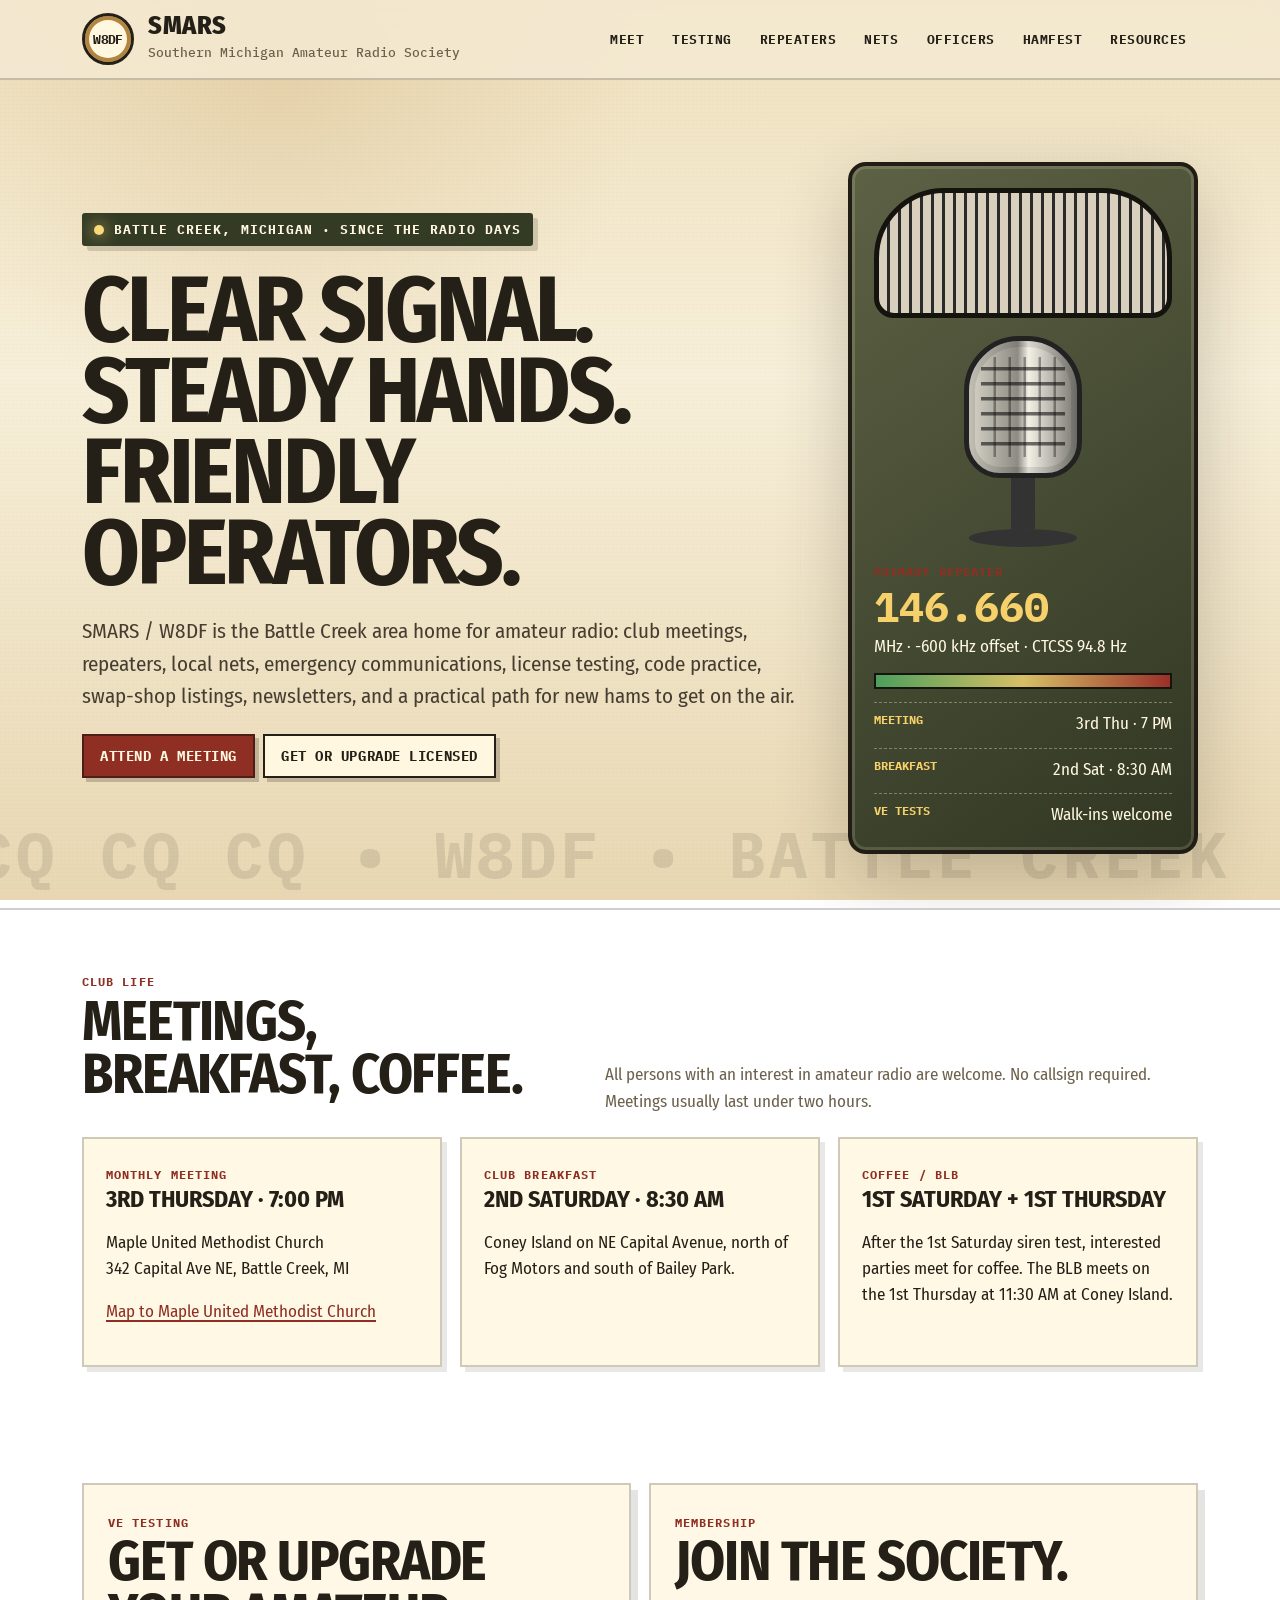
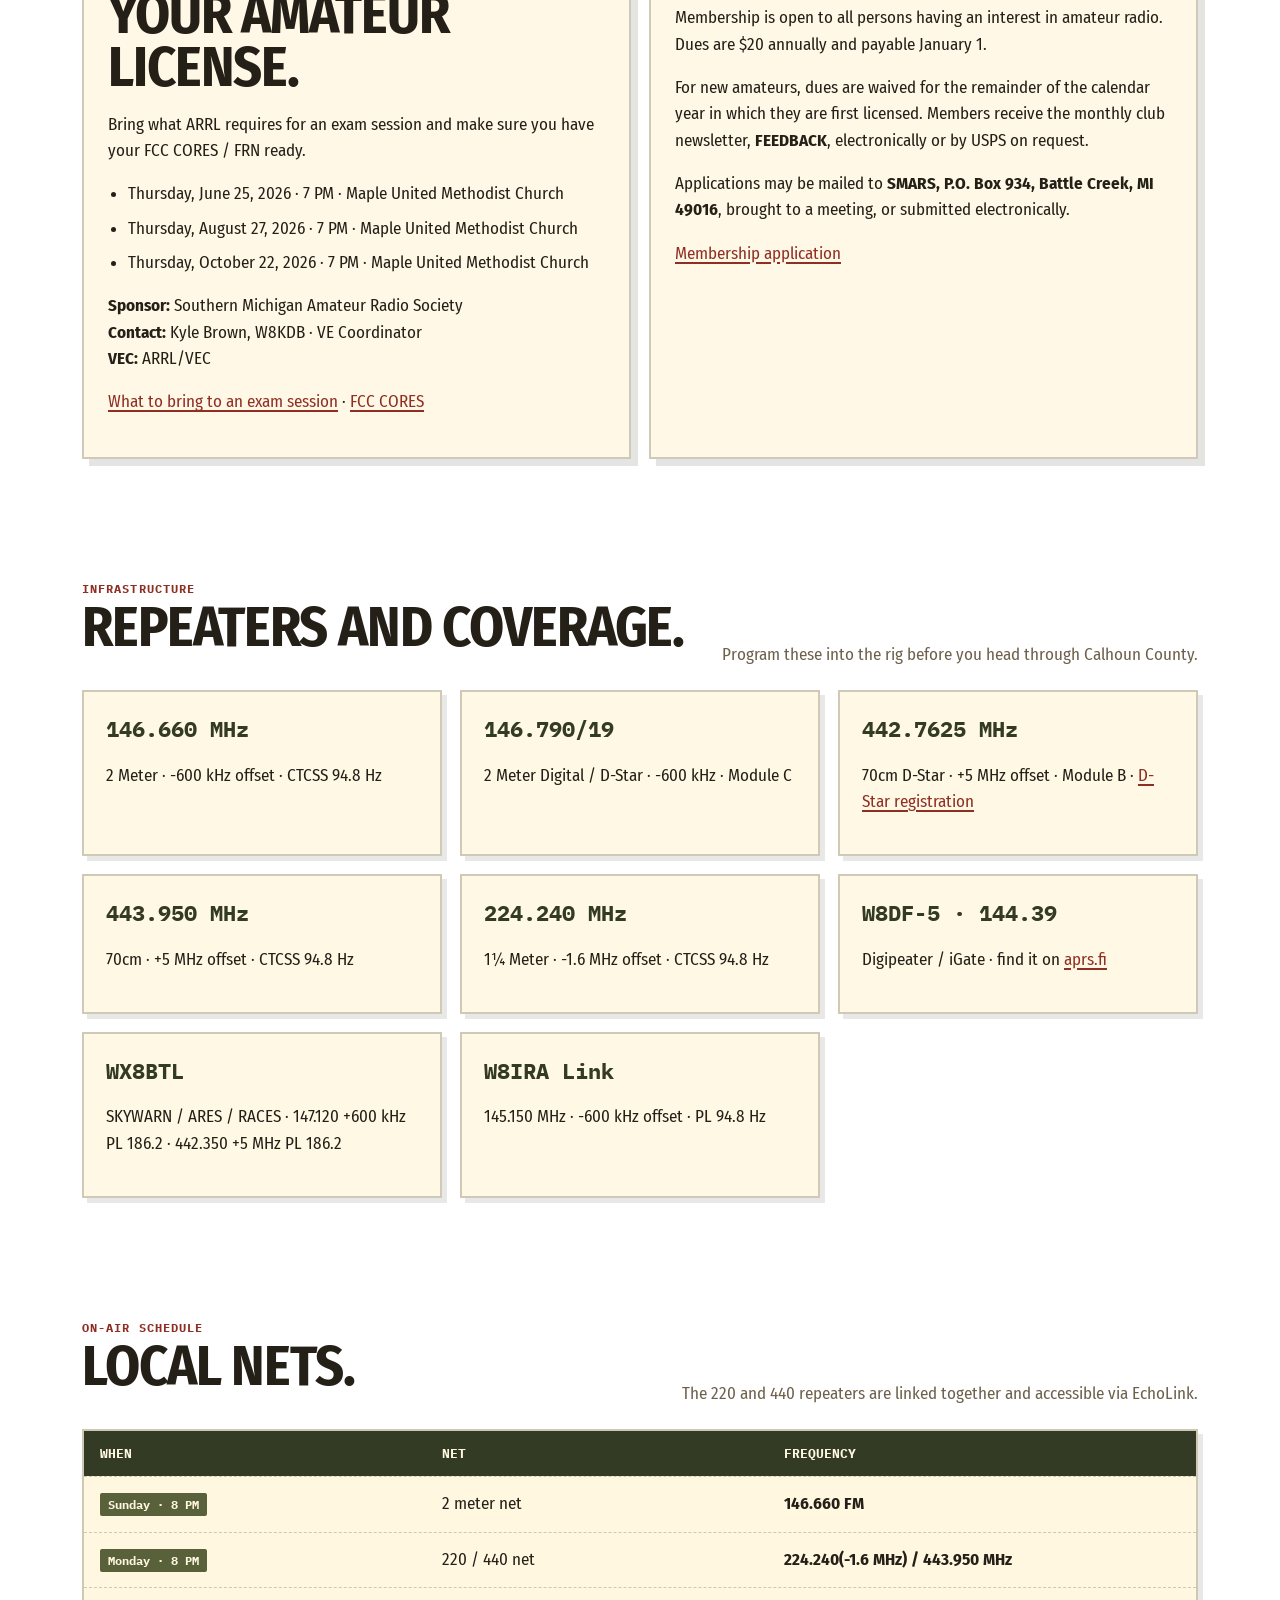
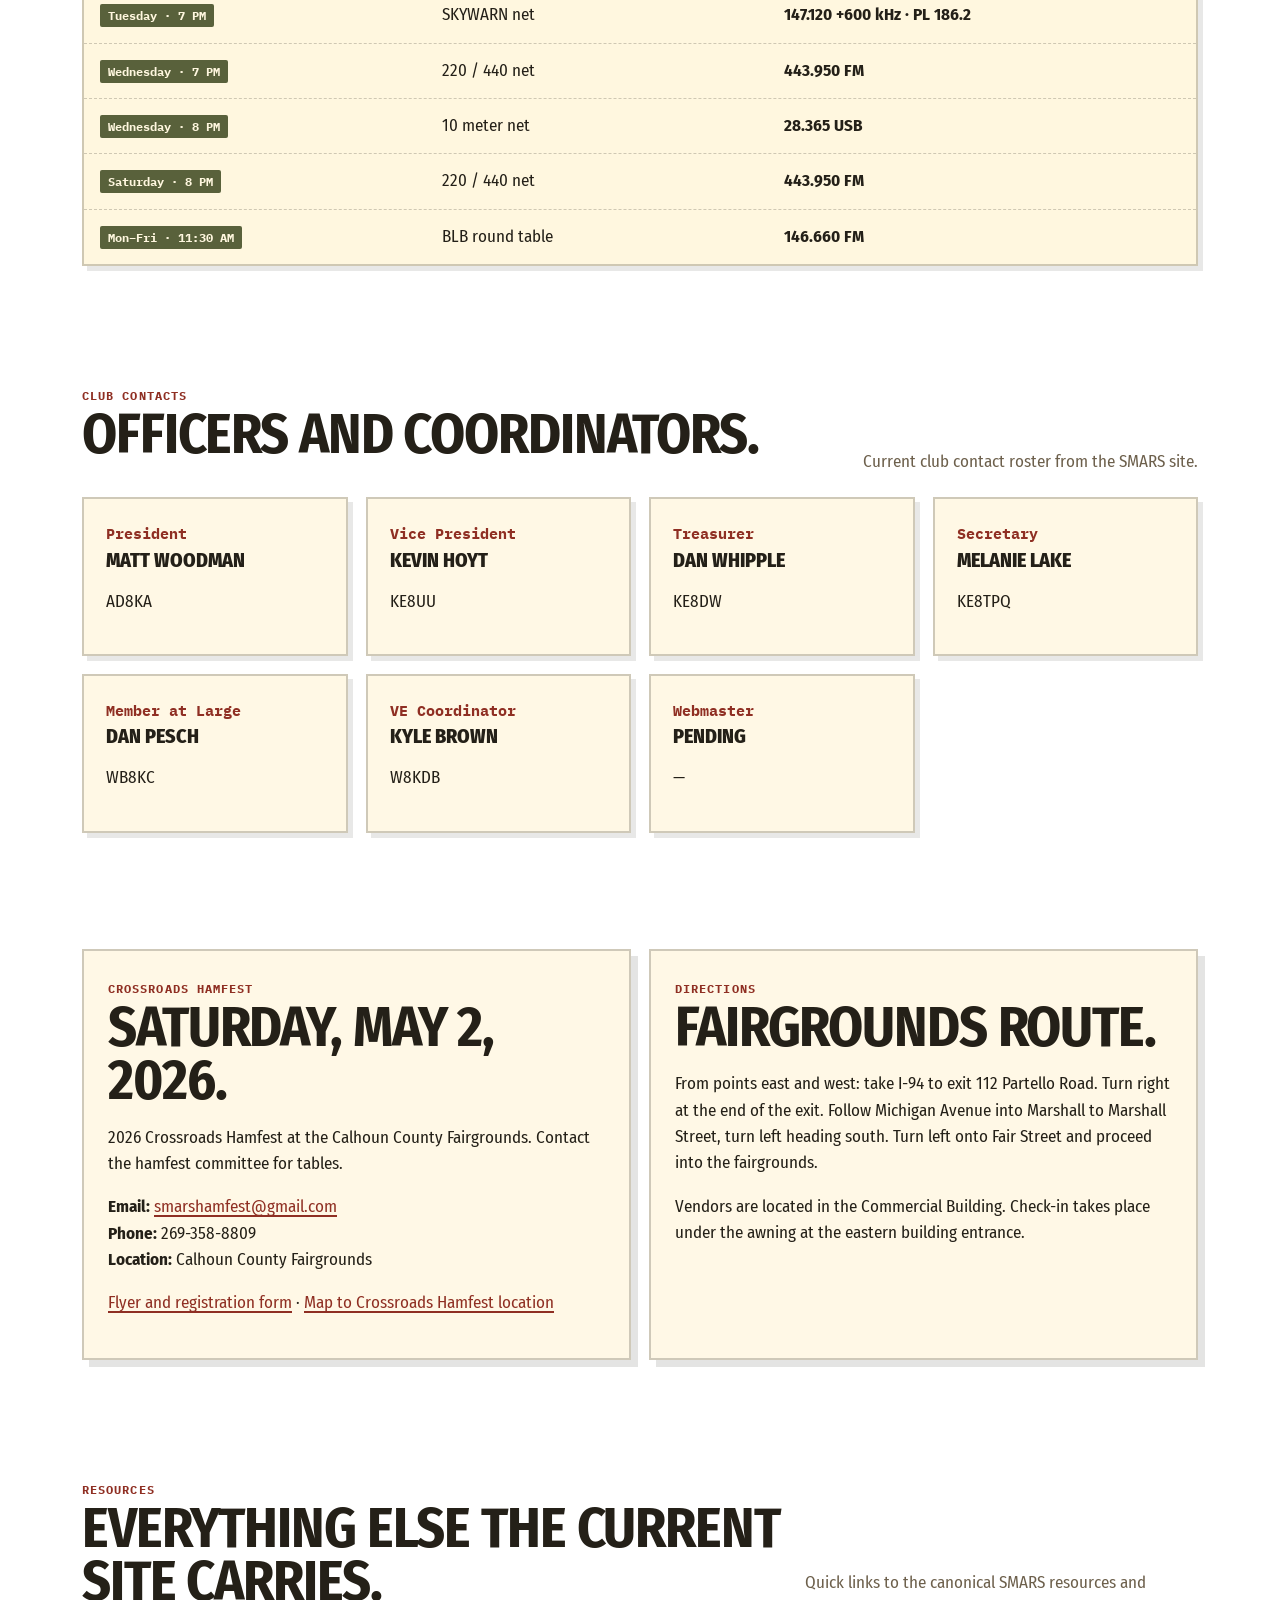
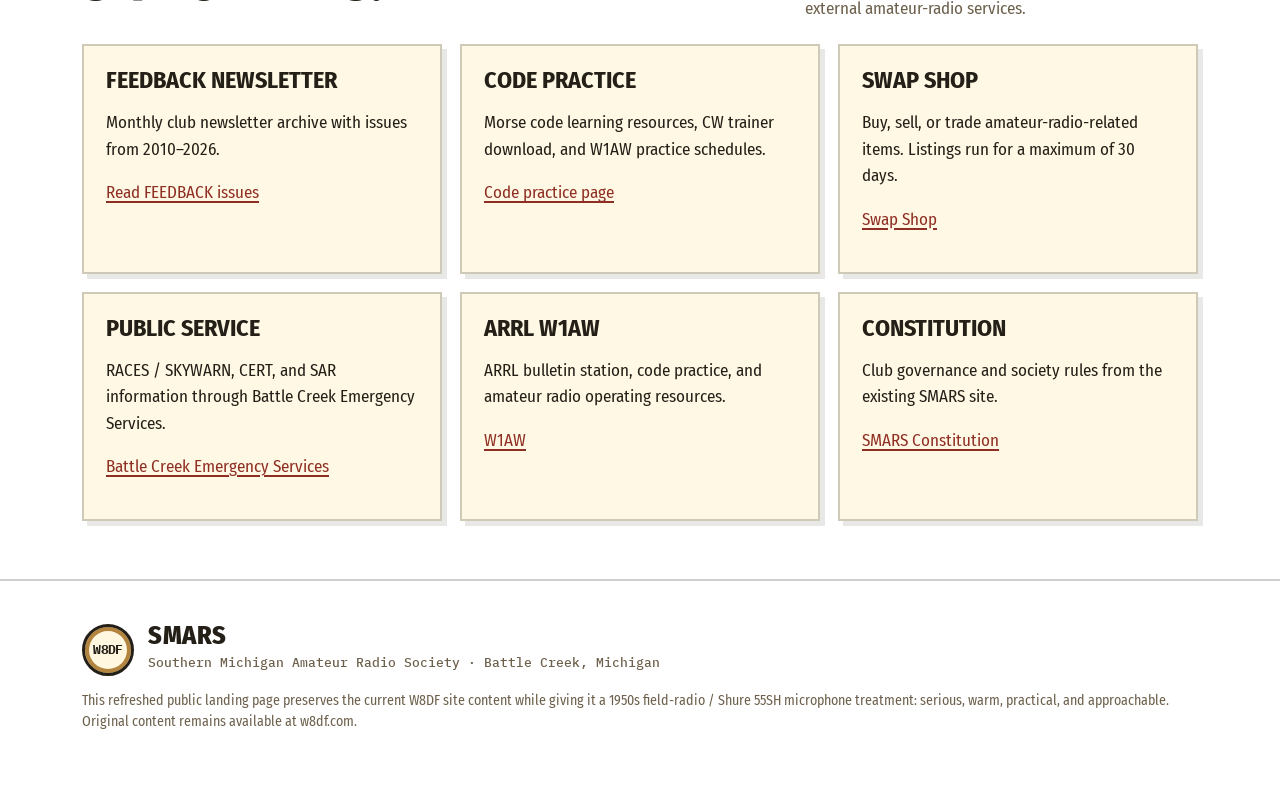
==== index.html @ e12fdc65 "Initial W8DF site" ====
<!doctype html>
<html lang="en">
<head>
<meta charset="utf-8"><meta name="viewport" content="width=device-width,initial-scale=1">
<title>SMARS W8DF — Southern Michigan Amateur Radio Society</title>
<meta name="description" content="Southern Michigan Amateur Radio Society W8DF: Battle Creek amateur radio club meetings, repeaters, nets, VE testing, officers, membership, hamfest, code practice, newsletters, and swap shop.">
<link rel="preconnect" href="https://fonts.googleapis.com"><link rel="preconnect" href="https://fonts.gstatic.com" crossorigin>
<link href="https://fonts.googleapis.com/css2?family=Fira+Sans+Condensed:wght@400;500;600;700;800&family=Special+Elite&family=IBM+Plex+Mono:wght@400;500;600;700&display=swap" rel="stylesheet">
<style>
:root{--paper:#f4ead2;--paper2:#e7d6b1;--ink:#242018;--muted:#6d604c;--olive:#59613b;--olive2:#343b25;--red:#8f2f23;--brass:#b3843d;--cream:#fff7df;--line:rgba(36,32,24,.22);--shadow:0 22px 70px rgba(52,43,28,.24);--mono:'IBM Plex Mono',monospace;--head:'Fira Sans Condensed',system-ui,sans-serif;--type:'Special Elite',serif;--body:'Fira Sans Condensed',system-ui,sans-serif}*{box-sizing:border-box}html{scroll-behavior:smooth}body{margin:0;color:var(--ink);font-family:var(--body);font-size:17px;line-height:1.55;background:radial-gradient(circle at 22% 8%,rgba(179,132,61,.18),transparent 28%),linear-gradient(180deg,#efe0bd,#f7efd9 42%,#e8d7b2);background-attachment:fixed}body:before{content:"";position:fixed;inset:0;pointer-events:none;opacity:.26;background-image:linear-gradient(rgba(36,32,24,.035) 1px,transparent 1px),linear-gradient(90deg,rgba(36,32,24,.025) 1px,transparent 1px);background-size:4px 4px;mix-blend-mode:multiply}.container{max-width:1160px;margin:auto;padding:0 22px}a{color:var(--red);text-decoration-thickness:2px;text-underline-offset:3px}header{position:sticky;top:0;z-index:20;background:rgba(244,234,210,.88);backdrop-filter:blur(10px);border-bottom:2px solid var(--line)}.nav{min-height:78px;display:flex;justify-content:space-between;align-items:center;gap:16px}.brand{display:flex;gap:14px;align-items:center;text-decoration:none;color:var(--ink)}.badge{width:52px;height:52px;border:3px solid var(--ink);border-radius:50%;display:grid;place-items:center;background:var(--cream);box-shadow:inset 0 0 0 4px var(--brass);font:800 13px var(--mono);letter-spacing:-.04em}.brand strong{display:block;font:800 26px/1 var(--head);letter-spacing:.02em}.brand small{font:500 13px var(--mono);color:var(--muted)}.links{display:flex;gap:6px;flex-wrap:wrap;justify-content:flex-end}.links a{color:var(--ink);font:700 13px var(--mono);text-decoration:none;text-transform:uppercase;letter-spacing:.04em;padding:9px 10px;border:1px solid transparent;border-radius:3px}.links a:hover{border-color:var(--line);background:rgba(255,247,223,.65)}.hero{position:relative;overflow:hidden;padding:82px 0 54px;border-bottom:2px solid var(--line)}.hero:after{content:"CQ CQ CQ • W8DF • BATTLE CREEK • 146.660 • SMARS";position:absolute;left:-2%;right:-2%;bottom:12px;color:rgba(36,32,24,.11);font:800 clamp(24px,5vw,68px) var(--mono);white-space:nowrap;letter-spacing:.06em}.hero-grid{display:grid;grid-template-columns:minmax(0,1fr) 350px;gap:42px;align-items:center;position:relative;z-index:1}.kicker{display:inline-flex;align-items:center;gap:10px;background:var(--olive2);color:var(--cream);padding:8px 12px;border-radius:3px;font:700 13px var(--mono);letter-spacing:.08em;text-transform:uppercase;box-shadow:5px 5px 0 rgba(36,32,24,.16)}.lamp{width:10px;height:10px;border-radius:50%;background:#f9d978;box-shadow:0 0 16px #f9d978}h1{font-family:var(--head);font-size:clamp(48px,8vw,92px);line-height:.88;letter-spacing:-.035em;margin:24px 0 18px;text-transform:uppercase}h2{font-family:var(--head);font-size:clamp(34px,5vw,56px);line-height:.95;text-transform:uppercase;letter-spacing:-.02em;margin:0 0 14px}h3{font-family:var(--head);font-size:24px;line-height:1.05;text-transform:uppercase;margin:0 0 10px}.lead{font-size:21px;max-width:740px;color:#463d31}.button{display:inline-flex;align-items:center;justify-content:center;min-height:44px;padding:11px 16px;margin:0 8px 8px 0;background:var(--red);color:var(--cream);border:2px solid #4f1d17;box-shadow:4px 4px 0 rgba(36,32,24,.22);text-decoration:none;font:800 14px var(--mono);text-transform:uppercase;letter-spacing:.04em}.button.alt{background:var(--cream);color:var(--ink);border-color:var(--ink)}.radio-card{background:linear-gradient(145deg,#5d6245,#303622);border:4px solid #211d15;border-radius:18px;padding:22px;color:var(--cream);box-shadow:var(--shadow),inset 0 0 0 3px rgba(255,247,223,.15);position:relative}.radio-card:before{content:"";display:block;height:120px;border-radius:70px 70px 20px 20px;background:repeating-linear-gradient(90deg,#d8d0bd 0 8px,#2a2a2a 8px 11px);border:5px solid #15130e;margin-bottom:18px}.freq{font:800 42px var(--mono);color:#f6d16b}.meter{height:16px;background:linear-gradient(90deg,#4d9f5b,#d6bf65,#9b3028);border:2px solid #16140f;margin:13px 0}.quick{display:grid;gap:10px}.quick div{display:flex;justify-content:space-between;border-top:1px dashed rgba(255,247,223,.35);padding-top:8px}.quick b{font-family:var(--mono);font-size:12px;color:#f6d16b;text-transform:uppercase}.panel{background:rgba(255,247,223,.78);border:2px solid var(--line);box-shadow:7px 7px 0 rgba(36,32,24,.12);padding:24px}.section{padding:58px 0}.section-head{display:flex;justify-content:space-between;align-items:end;gap:24px;margin-bottom:22px}.section-head p{max-width:650px;color:var(--muted);margin:0}.grid{display:grid;gap:18px}.three{grid-template-columns:repeat(3,1fr)}.two{grid-template-columns:repeat(2,1fr)}.card{background:rgba(255,247,223,.8);border:2px solid var(--line);padding:22px;box-shadow:5px 5px 0 rgba(36,32,24,.10)}.label{font:800 12px var(--mono);letter-spacing:.09em;color:var(--red);text-transform:uppercase}.big{font:800 22px var(--mono);color:var(--olive2)}.microphone{width:138px;height:210px;margin:0 auto 18px;position:relative}.microphone .head{width:118px;height:142px;margin:auto;border:5px solid #222;border-radius:55px 55px 36px 36px;background:linear-gradient(90deg,#d8d4c8,#8d8b83 45%,#f3f0e6 55%,#77766f);position:relative;overflow:hidden;box-shadow:inset 0 0 0 6px rgba(0,0,0,.1)}.microphone .head:before{content:"";position:absolute;inset:16px 12px;background:repeating-linear-gradient(0deg,transparent 0 11px,rgba(0,0,0,.55) 12px 15px),repeating-linear-gradient(90deg,transparent 0 12px,rgba(0,0,0,.35) 13px 15px)}.microphone .stem{width:24px;height:55px;background:#333;margin:-4px auto 0}.microphone .base{width:108px;height:18px;background:#333;border-radius:50%;margin:auto}.table{border:2px solid var(--line);background:var(--cream);box-shadow:5px 5px 0 rgba(36,32,24,.10)}.row{display:grid;grid-template-columns:1fr 1fr 1.2fr;gap:12px;padding:14px 16px;border-top:1px dashed var(--line)}.row:first-child{border-top:0;background:var(--olive2);color:var(--cream);font:800 13px var(--mono);text-transform:uppercase}.pill{display:inline-block;background:var(--olive);color:var(--cream);font:700 12px var(--mono);padding:4px 8px;border-radius:2px}.officers{grid-template-columns:repeat(4,1fr)}.officer strong{display:block;font:800 20px var(--head);text-transform:uppercase}.officer span{font:700 15px var(--mono);color:var(--red)}.list{margin:8px 0 0;padding-left:20px}.list li{margin:8px 0}.footer{padding:42px 0 58px;border-top:2px solid var(--line);color:var(--muted)}.small{font-size:14px;color:var(--muted)}@media(max-width:920px){.hero-grid,.two,.three,.officers{grid-template-columns:1fr}.links{display:none}.section-head{display:block}.row{grid-template-columns:1fr}.hero{padding-top:46px}.radio-card{max-width:390px}.brand strong{font-size:22px}}
</style>
</head>
<body>
<header><div class="container nav"><a class="brand" href="#top"><span class="badge">W8DF</span><span><strong>SMARS</strong><small>Southern Michigan Amateur Radio Society</small></span></a><nav class="links"><a href="#meet">Meet</a><a href="#testing">Testing</a><a href="#repeaters">Repeaters</a><a href="#nets">Nets</a><a href="#officers">Officers</a><a href="#hamfest">Hamfest</a><a href="#resources">Resources</a></nav></div></header>
<main id="top">
<section class="hero"><div class="container hero-grid"><div><span class="kicker"><i class="lamp"></i> Battle Creek, Michigan · Since the radio days</span><h1>Clear signal. Steady hands. Friendly operators.</h1><p class="lead">SMARS / W8DF is the Battle Creek area home for amateur radio: club meetings, repeaters, local nets, emergency communications, license testing, code practice, swap-shop listings, newsletters, and a practical path for new hams to get on the air.</p><p><a class="button" href="#meet">Attend a meeting</a><a class="button alt" href="#testing">Get or upgrade licensed</a></p></div><aside class="radio-card"><div class="microphone" aria-hidden="true"><div class="head"></div><div class="stem"></div><div class="base"></div></div><div class="label">Primary repeater</div><div class="freq">146.660</div><div>MHz · -600 kHz offset · CTCSS 94.8 Hz</div><div class="meter"></div><div class="quick"><div><b>Meeting</b><span>3rd Thu · 7 PM</span></div><div><b>Breakfast</b><span>2nd Sat · 8:30 AM</span></div><div><b>VE Tests</b><span>Walk-ins welcome</span></div></div></aside></div></section>
<section id="meet" class="section"><div class="container"><div class="section-head"><div><span class="label">Club life</span><h2>Meetings, breakfast, coffee.</h2></div><p>All persons with an interest in amateur radio are welcome. No callsign required. Meetings usually last under two hours.</p></div><div class="grid three"><article class="card"><span class="label">Monthly meeting</span><h3>3rd Thursday · 7:00 PM</h3><p>Maple United Methodist Church<br>342 Capital Ave NE, Battle Creek, MI</p><p><a href="https://maps.google.com/?q=Maple+United+Methodist+Church+342+Capital+Ave+NE+Battle+Creek+MI">Map to Maple United Methodist Church</a></p></article><article class="card"><span class="label">Club breakfast</span><h3>2nd Saturday · 8:30 AM</h3><p>Coney Island on NE Capital Avenue, north of Fog Motors and south of Bailey Park.</p></article><article class="card"><span class="label">Coffee / BLB</span><h3>1st Saturday + 1st Thursday</h3><p>After the 1st Saturday siren test, interested parties meet for coffee. The BLB meets on the 1st Thursday at 11:30 AM at Coney Island.</p></article></div></div></section>
<section id="testing" class="section"><div class="container grid two"><article class="panel"><span class="label">VE Testing</span><h2>Get or upgrade your amateur license.</h2><p>Bring what ARRL requires for an exam session and make sure you have your FCC CORES / FRN ready.</p><ul class="list"><li>Thursday, June 25, 2026 · 7 PM · Maple United Methodist Church</li><li>Thursday, August 27, 2026 · 7 PM · Maple United Methodist Church</li><li>Thursday, October 22, 2026 · 7 PM · Maple United Methodist Church</li></ul><p><b>Sponsor:</b> Southern Michigan Amateur Radio Society<br><b>Contact:</b> Kyle Brown, W8KDB · VE Coordinator<br><b>VEC:</b> ARRL/VEC</p><p><a href="https://www.arrl.org/what-to-bring-to-an-exam-session">What to bring to an exam session</a> · <a href="https://apps.fcc.gov/cores/">FCC CORES</a></p></article><article class="panel"><span class="label">Membership</span><h2>Join the society.</h2><p>Membership is open to all persons having an interest in amateur radio. Dues are $20 annually and payable January 1.</p><p>For new amateurs, dues are waived for the remainder of the calendar year in which they are first licensed. Members receive the monthly club newsletter, <b>FEEDBACK</b>, electronically or by USPS on request.</p><p>Applications may be mailed to <b>SMARS, P.O. Box 934, Battle Creek, MI 49016</b>, brought to a meeting, or submitted electronically.</p><p><a href="https://w8df.com/index.php?content=membership">Membership application</a></p></article></div></section>
<section id="repeaters" class="section"><div class="container"><div class="section-head"><div><span class="label">Infrastructure</span><h2>Repeaters and coverage.</h2></div><p>Program these into the rig before you head through Calhoun County.</p></div><div class="grid three"><div class="card"><span class="big">146.660 MHz</span><p>2 Meter · -600 kHz offset · CTCSS 94.8 Hz</p></div><div class="card"><span class="big">146.790/19</span><p>2 Meter Digital / D-Star · -600 kHz · Module C</p></div><div class="card"><span class="big">442.7625 MHz</span><p>70cm D-Star · +5 MHz offset · Module B · <a href="http://w8df.dstargateway.org/Dstar.do">D-Star registration</a></p></div><div class="card"><span class="big">443.950 MHz</span><p>70cm · +5 MHz offset · CTCSS 94.8 Hz</p></div><div class="card"><span class="big">224.240 MHz</span><p>1¼ Meter · -1.6 MHz offset · CTCSS 94.8 Hz</p></div><div class="card"><span class="big">W8DF-5 · 144.39</span><p>Digipeater / iGate · find it on <a href="https://aprs.fi/">aprs.fi</a></p></div><div class="card"><span class="big">WX8BTL</span><p>SKYWARN / ARES / RACES · 147.120 +600 kHz PL 186.2 · 442.350 +5 MHz PL 186.2</p></div><div class="card"><span class="big">W8IRA Link</span><p>145.150 MHz · -600 kHz offset · PL 94.8 Hz</p></div></div></div></section>
<section id="nets" class="section"><div class="container"><div class="section-head"><div><span class="label">On-air schedule</span><h2>Local nets.</h2></div><p>The 220 and 440 repeaters are linked together and accessible via EchoLink.</p></div><div class="table"><div class="row"><div>When</div><div>Net</div><div>Frequency</div></div><div class="row"><div><span class="pill">Sunday · 8 PM</span></div><div>2 meter net</div><div><b>146.660 FM</b></div></div><div class="row"><div><span class="pill">Monday · 8 PM</span></div><div>220 / 440 net</div><div><b>224.240(-1.6 MHz) / 443.950 MHz</b></div></div><div class="row"><div><span class="pill">Tuesday · 7 PM</span></div><div>SKYWARN net</div><div><b>147.120 +600 kHz · PL 186.2</b></div></div><div class="row"><div><span class="pill">Wednesday · 7 PM</span></div><div>220 / 440 net</div><div><b>443.950 FM</b></div></div><div class="row"><div><span class="pill">Wednesday · 8 PM</span></div><div>10 meter net</div><div><b>28.365 USB</b></div></div><div class="row"><div><span class="pill">Saturday · 8 PM</span></div><div>220 / 440 net</div><div><b>443.950 FM</b></div></div><div class="row"><div><span class="pill">Mon–Fri · 11:30 AM</span></div><div>BLB round table</div><div><b>146.660 FM</b></div></div></div></div></section>
<section id="officers" class="section"><div class="container"><div class="section-head"><div><span class="label">Club contacts</span><h2>Officers and coordinators.</h2></div><p>Current club contact roster from the SMARS site.</p></div><div class="grid officers"><div class="card officer"><span>President</span><strong>Matt Woodman</strong><p>AD8KA</p></div><div class="card officer"><span>Vice President</span><strong>Kevin Hoyt</strong><p>KE8UU</p></div><div class="card officer"><span>Treasurer</span><strong>Dan Whipple</strong><p>KE8DW</p></div><div class="card officer"><span>Secretary</span><strong>Melanie Lake</strong><p>KE8TPQ</p></div><div class="card officer"><span>Member at Large</span><strong>Dan Pesch</strong><p>WB8KC</p></div><div class="card officer"><span>VE Coordinator</span><strong>Kyle Brown</strong><p>W8KDB</p></div><div class="card officer"><span>Webmaster</span><strong>Pending</strong><p>—</p></div></div></div></section>
<section id="hamfest" class="section"><div class="container grid two"><article class="panel"><span class="label">Crossroads Hamfest</span><h2>Saturday, May 2, 2026.</h2><p>2026 Crossroads Hamfest at the Calhoun County Fairgrounds. Contact the hamfest committee for tables.</p><p><b>Email:</b> <a href="mailto:smarshamfest@gmail.com">smarshamfest@gmail.com</a><br><b>Phone:</b> 269-358-8809<br><b>Location:</b> Calhoun County Fairgrounds</p><p><a href="https://w8df.com/index.php?content=hamfest">Flyer and registration form</a> · <a href="https://maps.google.com/?q=Calhoun+County+Fairgrounds+Marshall+MI">Map to Crossroads Hamfest location</a></p></article><article class="panel"><span class="label">Directions</span><h2>Fairgrounds route.</h2><p>From points east and west: take I-94 to exit 112 Partello Road. Turn right at the end of the exit. Follow Michigan Avenue into Marshall to Marshall Street, turn left heading south. Turn left onto Fair Street and proceed into the fairgrounds.</p><p>Vendors are located in the Commercial Building. Check-in takes place under the awning at the eastern building entrance.</p></article></div></section>
<section id="resources" class="section"><div class="container"><div class="section-head"><div><span class="label">Resources</span><h2>Everything else the current site carries.</h2></div><p>Quick links to the canonical SMARS resources and external amateur-radio services.</p></div><div class="grid three"><article class="card"><h3>FEEDBACK newsletter</h3><p>Monthly club newsletter archive with issues from 2010–2026.</p><p><a href="https://w8df.com/index.php?content=feedback">Read FEEDBACK issues</a></p></article><article class="card"><h3>Code practice</h3><p>Morse code learning resources, CW trainer download, and W1AW practice schedules.</p><p><a href="https://w8df.com/index.php?content=code_practice">Code practice page</a></p></article><article class="card"><h3>Swap Shop</h3><p>Buy, sell, or trade amateur-radio-related items. Listings run for a maximum of 30 days.</p><p><a href="https://w8df.com/index.php?content=swap_shop">Swap Shop</a></p></article><article class="card"><h3>Public service</h3><p>RACES / SKYWARN, CERT, and SAR information through Battle Creek Emergency Services.</p><p><a href="http://www.bcesmi.org/">Battle Creek Emergency Services</a></p></article><article class="card"><h3>ARRL W1AW</h3><p>ARRL bulletin station, code practice, and amateur radio operating resources.</p><p><a href="http://www.arrl.org/w1aw.html">W1AW</a></p></article><article class="card"><h3>Constitution</h3><p>Club governance and society rules from the existing SMARS site.</p><p><a href="https://w8df.com/index.php?content=constitution">SMARS Constitution</a></p></article></div></div></section>
</main><footer class="footer"><div class="container"><div class="brand"><span class="badge">W8DF</span><span><strong>SMARS</strong><small>Southern Michigan Amateur Radio Society · Battle Creek, Michigan</small></span></div><p class="small">This refreshed public landing page preserves the current W8DF site content while giving it a 1950s field-radio / Shure 55SH microphone treatment: serious, warm, practical, and approachable. Original content remains available at w8df.com.</p></div></footer>
</body></html>
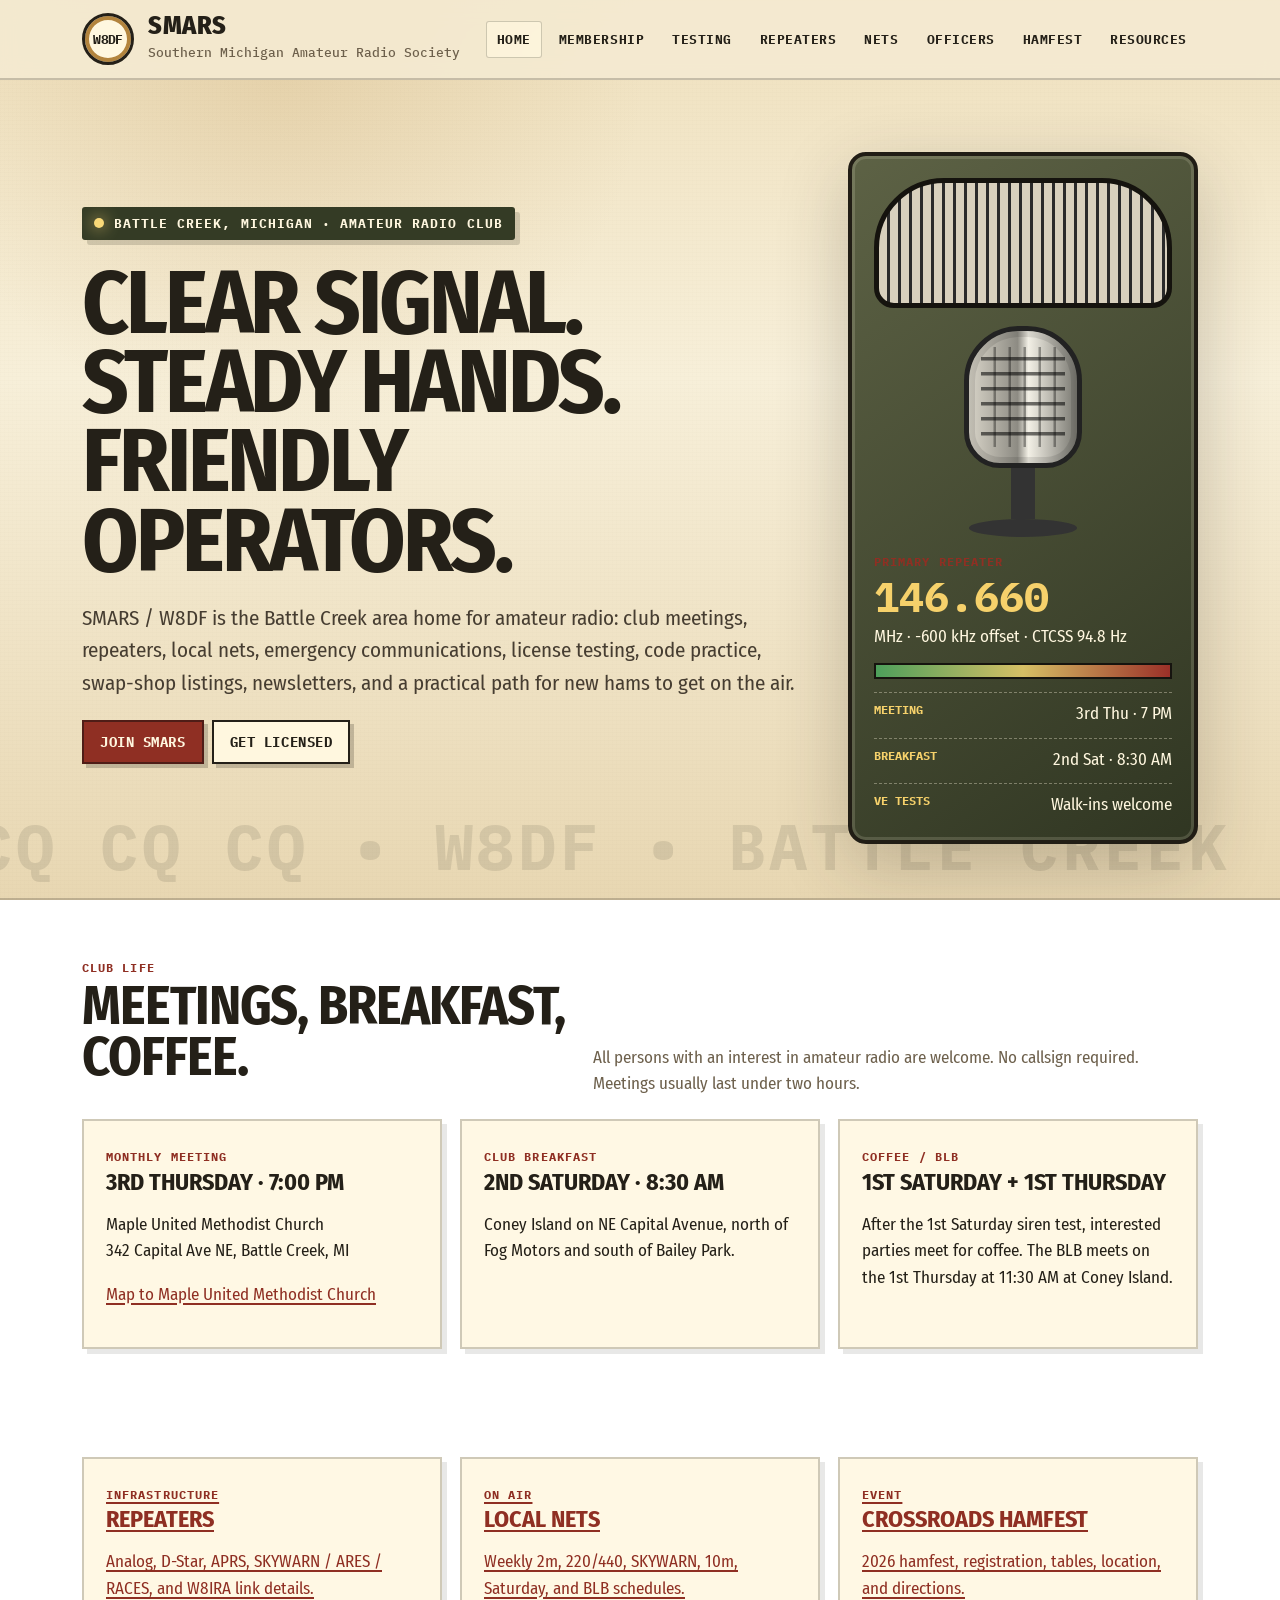
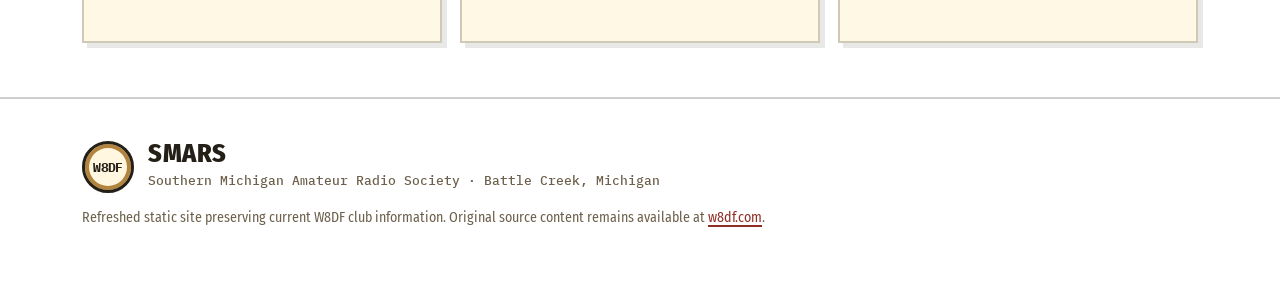
==== commit cc1d4a18: "Expand W8DF site content" ====
--- a/index.html
+++ b/index.html
@@ -1,25 +1,3 @@
-<!doctype html>
-<html lang="en">
-<head>
-<meta charset="utf-8"><meta name="viewport" content="width=device-width,initial-scale=1">
-<title>SMARS W8DF — Southern Michigan Amateur Radio Society</title>
-<meta name="description" content="Southern Michigan Amateur Radio Society W8DF: Battle Creek amateur radio club meetings, repeaters, nets, VE testing, officers, membership, hamfest, code practice, newsletters, and swap shop.">
-<link rel="preconnect" href="https://fonts.googleapis.com"><link rel="preconnect" href="https://fonts.gstatic.com" crossorigin>
-<link href="https://fonts.googleapis.com/css2?family=Fira+Sans+Condensed:wght@400;500;600;700;800&family=Special+Elite&family=IBM+Plex+Mono:wght@400;500;600;700&display=swap" rel="stylesheet">
-<style>
-:root{--paper:#f4ead2;--paper2:#e7d6b1;--ink:#242018;--muted:#6d604c;--olive:#59613b;--olive2:#343b25;--red:#8f2f23;--brass:#b3843d;--cream:#fff7df;--line:rgba(36,32,24,.22);--shadow:0 22px 70px rgba(52,43,28,.24);--mono:'IBM Plex Mono',monospace;--head:'Fira Sans Condensed',system-ui,sans-serif;--type:'Special Elite',serif;--body:'Fira Sans Condensed',system-ui,sans-serif}*{box-sizing:border-box}html{scroll-behavior:smooth}body{margin:0;color:var(--ink);font-family:var(--body);font-size:17px;line-height:1.55;background:radial-gradient(circle at 22% 8%,rgba(179,132,61,.18),transparent 28%),linear-gradient(180deg,#efe0bd,#f7efd9 42%,#e8d7b2);background-attachment:fixed}body:before{content:"";position:fixed;inset:0;pointer-events:none;opacity:.26;background-image:linear-gradient(rgba(36,32,24,.035) 1px,transparent 1px),linear-gradient(90deg,rgba(36,32,24,.025) 1px,transparent 1px);background-size:4px 4px;mix-blend-mode:multiply}.container{max-width:1160px;margin:auto;padding:0 22px}a{color:var(--red);text-decoration-thickness:2px;text-underline-offset:3px}header{position:sticky;top:0;z-index:20;background:rgba(244,234,210,.88);backdrop-filter:blur(10px);border-bottom:2px solid var(--line)}.nav{min-height:78px;display:flex;justify-content:space-between;align-items:center;gap:16px}.brand{display:flex;gap:14px;align-items:center;text-decoration:none;color:var(--ink)}.badge{width:52px;height:52px;border:3px solid var(--ink);border-radius:50%;display:grid;place-items:center;background:var(--cream);box-shadow:inset 0 0 0 4px var(--brass);font:800 13px var(--mono);letter-spacing:-.04em}.brand strong{display:block;font:800 26px/1 var(--head);letter-spacing:.02em}.brand small{font:500 13px var(--mono);color:var(--muted)}.links{display:flex;gap:6px;flex-wrap:wrap;justify-content:flex-end}.links a{color:var(--ink);font:700 13px var(--mono);text-decoration:none;text-transform:uppercase;letter-spacing:.04em;padding:9px 10px;border:1px solid transparent;border-radius:3px}.links a:hover{border-color:var(--line);background:rgba(255,247,223,.65)}.hero{position:relative;overflow:hidden;padding:82px 0 54px;border-bottom:2px solid var(--line)}.hero:after{content:"CQ CQ CQ • W8DF • BATTLE CREEK • 146.660 • SMARS";position:absolute;left:-2%;right:-2%;bottom:12px;color:rgba(36,32,24,.11);font:800 clamp(24px,5vw,68px) var(--mono);white-space:nowrap;letter-spacing:.06em}.hero-grid{display:grid;grid-template-columns:minmax(0,1fr) 350px;gap:42px;align-items:center;position:relative;z-index:1}.kicker{display:inline-flex;align-items:center;gap:10px;background:var(--olive2);color:var(--cream);padding:8px 12px;border-radius:3px;font:700 13px var(--mono);letter-spacing:.08em;text-transform:uppercase;box-shadow:5px 5px 0 rgba(36,32,24,.16)}.lamp{width:10px;height:10px;border-radius:50%;background:#f9d978;box-shadow:0 0 16px #f9d978}h1{font-family:var(--head);font-size:clamp(48px,8vw,92px);line-height:.88;letter-spacing:-.035em;margin:24px 0 18px;text-transform:uppercase}h2{font-family:var(--head);font-size:clamp(34px,5vw,56px);line-height:.95;text-transform:uppercase;letter-spacing:-.02em;margin:0 0 14px}h3{font-family:var(--head);font-size:24px;line-height:1.05;text-transform:uppercase;margin:0 0 10px}.lead{font-size:21px;max-width:740px;color:#463d31}.button{display:inline-flex;align-items:center;justify-content:center;min-height:44px;padding:11px 16px;margin:0 8px 8px 0;background:var(--red);color:var(--cream);border:2px solid #4f1d17;box-shadow:4px 4px 0 rgba(36,32,24,.22);text-decoration:none;font:800 14px var(--mono);text-transform:uppercase;letter-spacing:.04em}.button.alt{background:var(--cream);color:var(--ink);border-color:var(--ink)}.radio-card{background:linear-gradient(145deg,#5d6245,#303622);border:4px solid #211d15;border-radius:18px;padding:22px;color:var(--cream);box-shadow:var(--shadow),inset 0 0 0 3px rgba(255,247,223,.15);position:relative}.radio-card:before{content:"";display:block;height:120px;border-radius:70px 70px 20px 20px;background:repeating-linear-gradient(90deg,#d8d0bd 0 8px,#2a2a2a 8px 11px);border:5px solid #15130e;margin-bottom:18px}.freq{font:800 42px var(--mono);color:#f6d16b}.meter{height:16px;background:linear-gradient(90deg,#4d9f5b,#d6bf65,#9b3028);border:2px solid #16140f;margin:13px 0}.quick{display:grid;gap:10px}.quick div{display:flex;justify-content:space-between;border-top:1px dashed rgba(255,247,223,.35);padding-top:8px}.quick b{font-family:var(--mono);font-size:12px;color:#f6d16b;text-transform:uppercase}.panel{background:rgba(255,247,223,.78);border:2px solid var(--line);box-shadow:7px 7px 0 rgba(36,32,24,.12);padding:24px}.section{padding:58px 0}.section-head{display:flex;justify-content:space-between;align-items:end;gap:24px;margin-bottom:22px}.section-head p{max-width:650px;color:var(--muted);margin:0}.grid{display:grid;gap:18px}.three{grid-template-columns:repeat(3,1fr)}.two{grid-template-columns:repeat(2,1fr)}.card{background:rgba(255,247,223,.8);border:2px solid var(--line);padding:22px;box-shadow:5px 5px 0 rgba(36,32,24,.10)}.label{font:800 12px var(--mono);letter-spacing:.09em;color:var(--red);text-transform:uppercase}.big{font:800 22px var(--mono);color:var(--olive2)}.microphone{width:138px;height:210px;margin:0 auto 18px;position:relative}.microphone .head{width:118px;height:142px;margin:auto;border:5px solid #222;border-radius:55px 55px 36px 36px;background:linear-gradient(90deg,#d8d4c8,#8d8b83 45%,#f3f0e6 55%,#77766f);position:relative;overflow:hidden;box-shadow:inset 0 0 0 6px rgba(0,0,0,.1)}.microphone .head:before{content:"";position:absolute;inset:16px 12px;background:repeating-linear-gradient(0deg,transparent 0 11px,rgba(0,0,0,.55) 12px 15px),repeating-linear-gradient(90deg,transparent 0 12px,rgba(0,0,0,.35) 13px 15px)}.microphone .stem{width:24px;height:55px;background:#333;margin:-4px auto 0}.microphone .base{width:108px;height:18px;background:#333;border-radius:50%;margin:auto}.table{border:2px solid var(--line);background:var(--cream);box-shadow:5px 5px 0 rgba(36,32,24,.10)}.row{display:grid;grid-template-columns:1fr 1fr 1.2fr;gap:12px;padding:14px 16px;border-top:1px dashed var(--line)}.row:first-child{border-top:0;background:var(--olive2);color:var(--cream);font:800 13px var(--mono);text-transform:uppercase}.pill{display:inline-block;background:var(--olive);color:var(--cream);font:700 12px var(--mono);padding:4px 8px;border-radius:2px}.officers{grid-template-columns:repeat(4,1fr)}.officer strong{display:block;font:800 20px var(--head);text-transform:uppercase}.officer span{font:700 15px var(--mono);color:var(--red)}.list{margin:8px 0 0;padding-left:20px}.list li{margin:8px 0}.footer{padding:42px 0 58px;border-top:2px solid var(--line);color:var(--muted)}.small{font-size:14px;color:var(--muted)}@media(max-width:920px){.hero-grid,.two,.three,.officers{grid-template-columns:1fr}.links{display:none}.section-head{display:block}.row{grid-template-columns:1fr}.hero{padding-top:46px}.radio-card{max-width:390px}.brand strong{font-size:22px}}
-</style>
-</head>
-<body>
-<header><div class="container nav"><a class="brand" href="#top"><span class="badge">W8DF</span><span><strong>SMARS</strong><small>Southern Michigan Amateur Radio Society</small></span></a><nav class="links"><a href="#meet">Meet</a><a href="#testing">Testing</a><a href="#repeaters">Repeaters</a><a href="#nets">Nets</a><a href="#officers">Officers</a><a href="#hamfest">Hamfest</a><a href="#resources">Resources</a></nav></div></header>
-<main id="top">
-<section class="hero"><div class="container hero-grid"><div><span class="kicker"><i class="lamp"></i> Battle Creek, Michigan · Since the radio days</span><h1>Clear signal. Steady hands. Friendly operators.</h1><p class="lead">SMARS / W8DF is the Battle Creek area home for amateur radio: club meetings, repeaters, local nets, emergency communications, license testing, code practice, swap-shop listings, newsletters, and a practical path for new hams to get on the air.</p><p><a class="button" href="#meet">Attend a meeting</a><a class="button alt" href="#testing">Get or upgrade licensed</a></p></div><aside class="radio-card"><div class="microphone" aria-hidden="true"><div class="head"></div><div class="stem"></div><div class="base"></div></div><div class="label">Primary repeater</div><div class="freq">146.660</div><div>MHz · -600 kHz offset · CTCSS 94.8 Hz</div><div class="meter"></div><div class="quick"><div><b>Meeting</b><span>3rd Thu · 7 PM</span></div><div><b>Breakfast</b><span>2nd Sat · 8:30 AM</span></div><div><b>VE Tests</b><span>Walk-ins welcome</span></div></div></aside></div></section>
-<section id="meet" class="section"><div class="container"><div class="section-head"><div><span class="label">Club life</span><h2>Meetings, breakfast, coffee.</h2></div><p>All persons with an interest in amateur radio are welcome. No callsign required. Meetings usually last under two hours.</p></div><div class="grid three"><article class="card"><span class="label">Monthly meeting</span><h3>3rd Thursday · 7:00 PM</h3><p>Maple United Methodist Church<br>342 Capital Ave NE, Battle Creek, MI</p><p><a href="https://maps.google.com/?q=Maple+United+Methodist+Church+342+Capital+Ave+NE+Battle+Creek+MI">Map to Maple United Methodist Church</a></p></article><article class="card"><span class="label">Club breakfast</span><h3>2nd Saturday · 8:30 AM</h3><p>Coney Island on NE Capital Avenue, north of Fog Motors and south of Bailey Park.</p></article><article class="card"><span class="label">Coffee / BLB</span><h3>1st Saturday + 1st Thursday</h3><p>After the 1st Saturday siren test, interested parties meet for coffee. The BLB meets on the 1st Thursday at 11:30 AM at Coney Island.</p></article></div></div></section>
-<section id="testing" class="section"><div class="container grid two"><article class="panel"><span class="label">VE Testing</span><h2>Get or upgrade your amateur license.</h2><p>Bring what ARRL requires for an exam session and make sure you have your FCC CORES / FRN ready.</p><ul class="list"><li>Thursday, June 25, 2026 · 7 PM · Maple United Methodist Church</li><li>Thursday, August 27, 2026 · 7 PM · Maple United Methodist Church</li><li>Thursday, October 22, 2026 · 7 PM · Maple United Methodist Church</li></ul><p><b>Sponsor:</b> Southern Michigan Amateur Radio Society<br><b>Contact:</b> Kyle Brown, W8KDB · VE Coordinator<br><b>VEC:</b> ARRL/VEC</p><p><a href="https://www.arrl.org/what-to-bring-to-an-exam-session">What to bring to an exam session</a> · <a href="https://apps.fcc.gov/cores/">FCC CORES</a></p></article><article class="panel"><span class="label">Membership</span><h2>Join the society.</h2><p>Membership is open to all persons having an interest in amateur radio. Dues are $20 annually and payable January 1.</p><p>For new amateurs, dues are waived for the remainder of the calendar year in which they are first licensed. Members receive the monthly club newsletter, <b>FEEDBACK</b>, electronically or by USPS on request.</p><p>Applications may be mailed to <b>SMARS, P.O. Box 934, Battle Creek, MI 49016</b>, brought to a meeting, or submitted electronically.</p><p><a href="https://w8df.com/index.php?content=membership">Membership application</a></p></article></div></section>
-<section id="repeaters" class="section"><div class="container"><div class="section-head"><div><span class="label">Infrastructure</span><h2>Repeaters and coverage.</h2></div><p>Program these into the rig before you head through Calhoun County.</p></div><div class="grid three"><div class="card"><span class="big">146.660 MHz</span><p>2 Meter · -600 kHz offset · CTCSS 94.8 Hz</p></div><div class="card"><span class="big">146.790/19</span><p>2 Meter Digital / D-Star · -600 kHz · Module C</p></div><div class="card"><span class="big">442.7625 MHz</span><p>70cm D-Star · +5 MHz offset · Module B · <a href="http://w8df.dstargateway.org/Dstar.do">D-Star registration</a></p></div><div class="card"><span class="big">443.950 MHz</span><p>70cm · +5 MHz offset · CTCSS 94.8 Hz</p></div><div class="card"><span class="big">224.240 MHz</span><p>1¼ Meter · -1.6 MHz offset · CTCSS 94.8 Hz</p></div><div class="card"><span class="big">W8DF-5 · 144.39</span><p>Digipeater / iGate · find it on <a href="https://aprs.fi/">aprs.fi</a></p></div><div class="card"><span class="big">WX8BTL</span><p>SKYWARN / ARES / RACES · 147.120 +600 kHz PL 186.2 · 442.350 +5 MHz PL 186.2</p></div><div class="card"><span class="big">W8IRA Link</span><p>145.150 MHz · -600 kHz offset · PL 94.8 Hz</p></div></div></div></section>
-<section id="nets" class="section"><div class="container"><div class="section-head"><div><span class="label">On-air schedule</span><h2>Local nets.</h2></div><p>The 220 and 440 repeaters are linked together and accessible via EchoLink.</p></div><div class="table"><div class="row"><div>When</div><div>Net</div><div>Frequency</div></div><div class="row"><div><span class="pill">Sunday · 8 PM</span></div><div>2 meter net</div><div><b>146.660 FM</b></div></div><div class="row"><div><span class="pill">Monday · 8 PM</span></div><div>220 / 440 net</div><div><b>224.240(-1.6 MHz) / 443.950 MHz</b></div></div><div class="row"><div><span class="pill">Tuesday · 7 PM</span></div><div>SKYWARN net</div><div><b>147.120 +600 kHz · PL 186.2</b></div></div><div class="row"><div><span class="pill">Wednesday · 7 PM</span></div><div>220 / 440 net</div><div><b>443.950 FM</b></div></div><div class="row"><div><span class="pill">Wednesday · 8 PM</span></div><div>10 meter net</div><div><b>28.365 USB</b></div></div><div class="row"><div><span class="pill">Saturday · 8 PM</span></div><div>220 / 440 net</div><div><b>443.950 FM</b></div></div><div class="row"><div><span class="pill">Mon–Fri · 11:30 AM</span></div><div>BLB round table</div><div><b>146.660 FM</b></div></div></div></div></section>
-<section id="officers" class="section"><div class="container"><div class="section-head"><div><span class="label">Club contacts</span><h2>Officers and coordinators.</h2></div><p>Current club contact roster from the SMARS site.</p></div><div class="grid officers"><div class="card officer"><span>President</span><strong>Matt Woodman</strong><p>AD8KA</p></div><div class="card officer"><span>Vice President</span><strong>Kevin Hoyt</strong><p>KE8UU</p></div><div class="card officer"><span>Treasurer</span><strong>Dan Whipple</strong><p>KE8DW</p></div><div class="card officer"><span>Secretary</span><strong>Melanie Lake</strong><p>KE8TPQ</p></div><div class="card officer"><span>Member at Large</span><strong>Dan Pesch</strong><p>WB8KC</p></div><div class="card officer"><span>VE Coordinator</span><strong>Kyle Brown</strong><p>W8KDB</p></div><div class="card officer"><span>Webmaster</span><strong>Pending</strong><p>—</p></div></div></div></section>
-<section id="hamfest" class="section"><div class="container grid two"><article class="panel"><span class="label">Crossroads Hamfest</span><h2>Saturday, May 2, 2026.</h2><p>2026 Crossroads Hamfest at the Calhoun County Fairgrounds. Contact the hamfest committee for tables.</p><p><b>Email:</b> <a href="mailto:smarshamfest@gmail.com">smarshamfest@gmail.com</a><br><b>Phone:</b> 269-358-8809<br><b>Location:</b> Calhoun County Fairgrounds</p><p><a href="https://w8df.com/index.php?content=hamfest">Flyer and registration form</a> · <a href="https://maps.google.com/?q=Calhoun+County+Fairgrounds+Marshall+MI">Map to Crossroads Hamfest location</a></p></article><article class="panel"><span class="label">Directions</span><h2>Fairgrounds route.</h2><p>From points east and west: take I-94 to exit 112 Partello Road. Turn right at the end of the exit. Follow Michigan Avenue into Marshall to Marshall Street, turn left heading south. Turn left onto Fair Street and proceed into the fairgrounds.</p><p>Vendors are located in the Commercial Building. Check-in takes place under the awning at the eastern building entrance.</p></article></div></section>
-<section id="resources" class="section"><div class="container"><div class="section-head"><div><span class="label">Resources</span><h2>Everything else the current site carries.</h2></div><p>Quick links to the canonical SMARS resources and external amateur-radio services.</p></div><div class="grid three"><article class="card"><h3>FEEDBACK newsletter</h3><p>Monthly club newsletter archive with issues from 2010–2026.</p><p><a href="https://w8df.com/index.php?content=feedback">Read FEEDBACK issues</a></p></article><article class="card"><h3>Code practice</h3><p>Morse code learning resources, CW trainer download, and W1AW practice schedules.</p><p><a href="https://w8df.com/index.php?content=code_practice">Code practice page</a></p></article><article class="card"><h3>Swap Shop</h3><p>Buy, sell, or trade amateur-radio-related items. Listings run for a maximum of 30 days.</p><p><a href="https://w8df.com/index.php?content=swap_shop">Swap Shop</a></p></article><article class="card"><h3>Public service</h3><p>RACES / SKYWARN, CERT, and SAR information through Battle Creek Emergency Services.</p><p><a href="http://www.bcesmi.org/">Battle Creek Emergency Services</a></p></article><article class="card"><h3>ARRL W1AW</h3><p>ARRL bulletin station, code practice, and amateur radio operating resources.</p><p><a href="http://www.arrl.org/w1aw.html">W1AW</a></p></article><article class="card"><h3>Constitution</h3><p>Club governance and society rules from the existing SMARS site.</p><p><a href="https://w8df.com/index.php?content=constitution">SMARS Constitution</a></p></article></div></div></section>
-</main><footer class="footer"><div class="container"><div class="brand"><span class="badge">W8DF</span><span><strong>SMARS</strong><small>Southern Michigan Amateur Radio Society · Battle Creek, Michigan</small></span></div><p class="small">This refreshed public landing page preserves the current W8DF site content while giving it a 1950s field-radio / Shure 55SH microphone treatment: serious, warm, practical, and approachable. Original content remains available at w8df.com.</p></div></footer>
-</body></html>+<!doctype html><html lang="en"><head><meta charset="utf-8"><meta name="viewport" content="width=device-width,initial-scale=1"><title>Home — SMARS W8DF</title><meta name="description" content="Southern Michigan Amateur Radio Society W8DF"><link rel="preconnect" href="https://fonts.googleapis.com"><link rel="preconnect" href="https://fonts.gstatic.com" crossorigin><link href="https://fonts.googleapis.com/css2?family=Fira+Sans+Condensed:wght@400;500;600;700;800&family=Special+Elite&family=IBM+Plex+Mono:wght@400;500;600;700&display=swap" rel="stylesheet"><link rel="stylesheet" href="styles.css"></head><body><header><div class="container nav"><a class="brand" href="index.html"><span class="badge">W8DF</span><span><strong>SMARS</strong><small>Southern Michigan Amateur Radio Society</small></span></a><nav class="links"><a class="active" href="index.html">Home</a><a class="" href="membership.html">Membership</a><a class="" href="testing.html">Testing</a><a class="" href="repeaters.html">Repeaters</a><a class="" href="nets.html">Nets</a><a class="" href="officers.html">Officers</a><a class="" href="hamfest.html">Hamfest</a><a class="" href="resources.html">Resources</a></nav></div></header>
+<main id="top"><section class="hero"><div class="container hero-grid"><div><span class="kicker"><i class="lamp"></i> Battle Creek, Michigan · Amateur Radio Club</span><h1>Clear signal. Steady hands. Friendly operators.</h1><p class="lead">SMARS / W8DF is the Battle Creek area home for amateur radio: club meetings, repeaters, local nets, emergency communications, license testing, code practice, swap-shop listings, newsletters, and a practical path for new hams to get on the air.</p><p><a class="button" href="membership.html">Join SMARS</a><a class="button alt" href="testing.html">Get licensed</a></p></div><aside class="radio-card"><div class="microphone" aria-hidden="true"><div class="head"></div><div class="stem"></div><div class="base"></div></div><div class="label">Primary repeater</div><div class="freq">146.660</div><div>MHz · -600 kHz offset · CTCSS 94.8 Hz</div><div class="meter"></div><div class="quick"><div><b>Meeting</b><span>3rd Thu · 7 PM</span></div><div><b>Breakfast</b><span>2nd Sat · 8:30 AM</span></div><div><b>VE Tests</b><span>Walk-ins welcome</span></div></div></aside></div></section><section class="section"><div class="container"><div class="section-head"><div><span class="label">Club life</span><h2>Meetings, breakfast, coffee.</h2></div><p>All persons with an interest in amateur radio are welcome. No callsign required. Meetings usually last under two hours.</p></div><div class="grid three"><article class="card"><span class="label">Monthly meeting</span><h3>3rd Thursday · 7:00 PM</h3><p>Maple United Methodist Church<br>342 Capital Ave NE, Battle Creek, MI</p><p><a href="https://maps.google.com/?q=Maple+United+Methodist+Church+342+Capital+Ave+NE+Battle+Creek+MI">Map to Maple United Methodist Church</a></p></article><article class="card"><span class="label">Club breakfast</span><h3>2nd Saturday · 8:30 AM</h3><p>Coney Island on NE Capital Avenue, north of Fog Motors and south of Bailey Park.</p></article><article class="card"><span class="label">Coffee / BLB</span><h3>1st Saturday + 1st Thursday</h3><p>After the 1st Saturday siren test, interested parties meet for coffee. The BLB meets on the 1st Thursday at 11:30 AM at Coney Island.</p></article></div></div></section><section class="section"><div class="container grid three"><a class="card" href="repeaters.html"><span class="label">Infrastructure</span><h3>Repeaters</h3><p>Analog, D-Star, APRS, SKYWARN / ARES / RACES, and W8IRA link details.</p></a><a class="card" href="nets.html"><span class="label">On air</span><h3>Local nets</h3><p>Weekly 2m, 220/440, SKYWARN, 10m, Saturday, and BLB schedules.</p></a><a class="card" href="hamfest.html"><span class="label">Event</span><h3>Crossroads Hamfest</h3><p>2026 hamfest, registration, tables, location, and directions.</p></a></div></section></main>
+<footer class="footer"><div class="container"><div class="brand"><span class="badge">W8DF</span><span><strong>SMARS</strong><small>Southern Michigan Amateur Radio Society · Battle Creek, Michigan</small></span></div><p class="small">Refreshed static site preserving current W8DF club information. Original source content remains available at <a href="https://w8df.com/">w8df.com</a>.</p></div></footer></body></html>
--- a/styles.css
+++ b/styles.css
@@ -0,0 +1,2 @@
+
+:root{--paper:#f4ead2;--paper2:#e7d6b1;--ink:#242018;--muted:#6d604c;--olive:#59613b;--olive2:#343b25;--red:#8f2f23;--brass:#b3843d;--cream:#fff7df;--line:rgba(36,32,24,.22);--shadow:0 22px 70px rgba(52,43,28,.24);--mono:'IBM Plex Mono',monospace;--head:'Fira Sans Condensed',system-ui,sans-serif;--body:'Fira Sans Condensed',system-ui,sans-serif}*{box-sizing:border-box}html{scroll-behavior:smooth}body{margin:0;color:var(--ink);font-family:var(--body);font-size:17px;line-height:1.55;background:radial-gradient(circle at 22% 8%,rgba(179,132,61,.18),transparent 28%),linear-gradient(180deg,#efe0bd,#f7efd9 42%,#e8d7b2);background-attachment:fixed}body:before{content:"";position:fixed;inset:0;pointer-events:none;opacity:.26;background-image:linear-gradient(rgba(36,32,24,.035) 1px,transparent 1px),linear-gradient(90deg,rgba(36,32,24,.025) 1px,transparent 1px);background-size:4px 4px;mix-blend-mode:multiply}.container{max-width:1160px;margin:auto;padding:0 22px}a{color:var(--red);text-decoration-thickness:2px;text-underline-offset:3px}header{position:sticky;top:0;z-index:20;background:rgba(244,234,210,.9);backdrop-filter:blur(10px);border-bottom:2px solid var(--line)}.nav{min-height:78px;display:flex;justify-content:space-between;align-items:center;gap:16px}.brand{display:flex;gap:14px;align-items:center;text-decoration:none;color:var(--ink)}.badge{width:52px;height:52px;border:3px solid var(--ink);border-radius:50%;display:grid;place-items:center;background:var(--cream);box-shadow:inset 0 0 0 4px var(--brass);font:800 13px var(--mono);letter-spacing:-.04em}.brand strong{display:block;font:800 26px/1 var(--head);letter-spacing:.02em}.brand small{font:500 13px var(--mono);color:var(--muted)}.links{display:flex;gap:6px;flex-wrap:wrap;justify-content:flex-end}.links a{color:var(--ink);font:700 13px var(--mono);text-decoration:none;text-transform:uppercase;letter-spacing:.04em;padding:9px 10px;border:1px solid transparent;border-radius:3px}.links a:hover,.links a.active{border-color:var(--line);background:rgba(255,247,223,.75)}.hero{position:relative;overflow:hidden;padding:72px 0 54px;border-bottom:2px solid var(--line)}.hero:after{content:"CQ CQ CQ • W8DF • BATTLE CREEK • 146.660 • SMARS";position:absolute;left:-2%;right:-2%;bottom:10px;color:rgba(36,32,24,.11);font:800 clamp(24px,5vw,68px) var(--mono);white-space:nowrap;letter-spacing:.06em}.hero-grid{display:grid;grid-template-columns:minmax(0,1fr) 350px;gap:42px;align-items:center;position:relative;z-index:1}.kicker{display:inline-flex;align-items:center;gap:10px;background:var(--olive2);color:var(--cream);padding:8px 12px;border-radius:3px;font:700 13px var(--mono);letter-spacing:.08em;text-transform:uppercase;box-shadow:5px 5px 0 rgba(36,32,24,.16)}.lamp{width:10px;height:10px;border-radius:50%;background:#f9d978;box-shadow:0 0 16px #f9d978}h1{font-family:var(--head);font-size:clamp(46px,8vw,90px);line-height:.88;letter-spacing:-.035em;margin:24px 0 18px;text-transform:uppercase}h2{font-family:var(--head);font-size:clamp(32px,5vw,54px);line-height:.95;text-transform:uppercase;letter-spacing:-.02em;margin:0 0 14px}h3{font-family:var(--head);font-size:24px;line-height:1.05;text-transform:uppercase;margin:0 0 10px}.lead{font-size:21px;max-width:760px;color:#463d31}.button{display:inline-flex;align-items:center;justify-content:center;min-height:44px;padding:11px 16px;margin:0 8px 8px 0;background:var(--red);color:var(--cream);border:2px solid #4f1d17;box-shadow:4px 4px 0 rgba(36,32,24,.22);text-decoration:none;font:800 14px var(--mono);text-transform:uppercase;letter-spacing:.04em}.button.alt{background:var(--cream);color:var(--ink);border-color:var(--ink)}.radio-card{background:linear-gradient(145deg,#5d6245,#303622);border:4px solid #211d15;border-radius:18px;padding:22px;color:var(--cream);box-shadow:var(--shadow),inset 0 0 0 3px rgba(255,247,223,.15);position:relative}.radio-card:before{content:"";display:block;height:120px;border-radius:70px 70px 20px 20px;background:repeating-linear-gradient(90deg,#d8d0bd 0 8px,#2a2a2a 8px 11px);border:5px solid #15130e;margin-bottom:18px}.freq{font:800 42px var(--mono);color:#f6d16b}.meter{height:16px;background:linear-gradient(90deg,#4d9f5b,#d6bf65,#9b3028);border:2px solid #16140f;margin:13px 0}.quick{display:grid;gap:10px}.quick div{display:flex;justify-content:space-between;border-top:1px dashed rgba(255,247,223,.35);padding-top:8px}.quick b{font-family:var(--mono);font-size:12px;color:#f6d16b;text-transform:uppercase}.microphone{width:138px;height:210px;margin:0 auto 18px;position:relative}.microphone .head{width:118px;height:142px;margin:auto;border:5px solid #222;border-radius:55px 55px 36px 36px;background:linear-gradient(90deg,#d8d4c8,#8d8b83 45%,#f3f0e6 55%,#77766f);position:relative;overflow:hidden;box-shadow:inset 0 0 0 6px rgba(0,0,0,.1)}.microphone .head:before{content:"";position:absolute;inset:16px 12px;background:repeating-linear-gradient(0deg,transparent 0 11px,rgba(0,0,0,.55) 12px 15px),repeating-linear-gradient(90deg,transparent 0 12px,rgba(0,0,0,.35) 13px 15px)}.microphone .stem{width:24px;height:55px;background:#333;margin:-4px auto 0}.microphone .base{width:108px;height:18px;background:#333;border-radius:50%;margin:auto}.section{padding:54px 0}.section-head{display:flex;justify-content:space-between;align-items:end;gap:24px;margin-bottom:22px}.section-head p{max-width:650px;color:var(--muted);margin:0}.grid{display:grid;gap:18px}.three{grid-template-columns:repeat(3,1fr)}.two{grid-template-columns:repeat(2,1fr)}.four{grid-template-columns:repeat(4,1fr)}.card,.panel{background:rgba(255,247,223,.82);border:2px solid var(--line);padding:22px;box-shadow:5px 5px 0 rgba(36,32,24,.10)}.panel{box-shadow:7px 7px 0 rgba(36,32,24,.12)}.label{font:800 12px var(--mono);letter-spacing:.09em;color:var(--red);text-transform:uppercase}.big{font:800 22px var(--mono);color:var(--olive2)}.table{border:2px solid var(--line);background:var(--cream);box-shadow:5px 5px 0 rgba(36,32,24,.10);overflow:auto}.row{display:grid;grid-template-columns:1fr 1fr 1.2fr;gap:12px;padding:14px 16px;border-top:1px dashed var(--line)}.row:first-child{border-top:0;background:var(--olive2);color:var(--cream);font:800 13px var(--mono);text-transform:uppercase}.pill{display:inline-block;background:var(--olive);color:var(--cream);font:700 12px var(--mono);padding:4px 8px;border-radius:2px}.officer strong{display:block;font:800 20px var(--head);text-transform:uppercase}.officer span{font:700 15px var(--mono);color:var(--red)}.list{margin:8px 0 0;padding-left:20px}.list li{margin:8px 0}.page-title{padding:54px 0 30px;border-bottom:2px solid var(--line)}.page-title h1{font-size:clamp(48px,7vw,82px)}.callout{border-left:10px solid var(--red);background:rgba(255,247,223,.7);padding:20px;margin:22px 0;box-shadow:5px 5px 0 rgba(36,32,24,.10)}.archive{columns:3 240px}.archive h3{break-after:avoid}.archive p{break-inside:avoid}.footer{padding:42px 0 58px;border-top:2px solid var(--line);color:var(--muted)}.small{font-size:14px;color:var(--muted)}@media(max-width:920px){.hero-grid,.two,.three,.four{grid-template-columns:1fr}.links{display:none}.section-head{display:block}.row{grid-template-columns:1fr}.hero{padding-top:46px}.radio-card{max-width:390px}.brand strong{font-size:22px}.archive{columns:1}}
